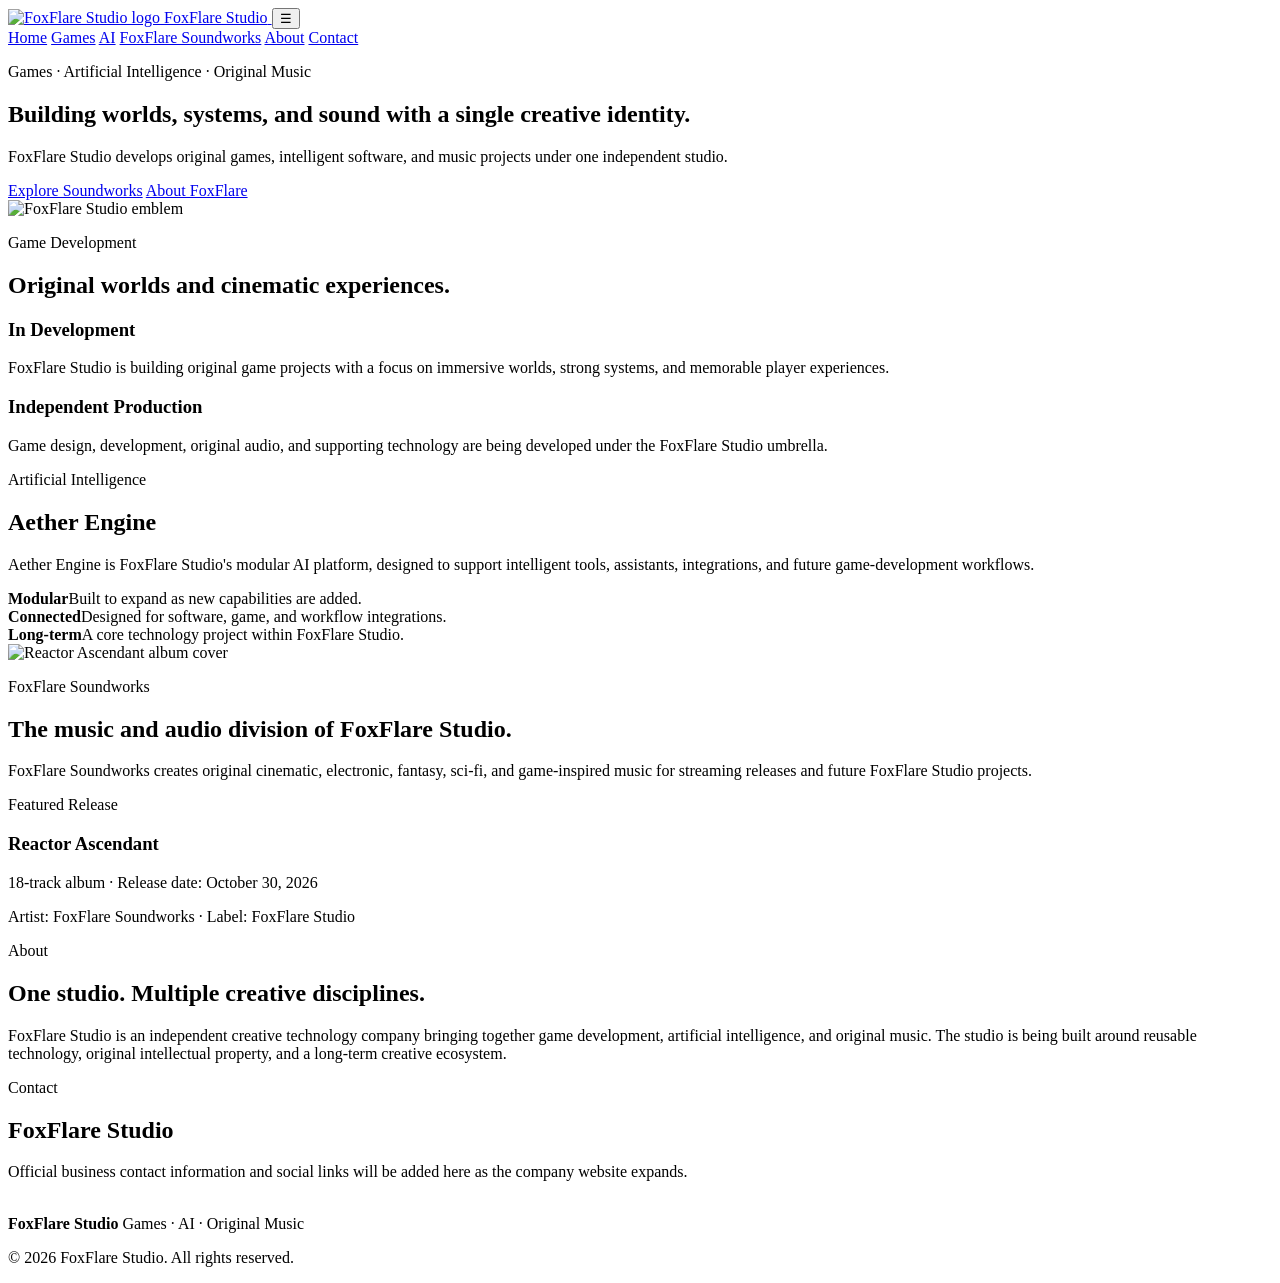
==== index.html @ 6e7898b0 "Add initial FoxFlare Studio homepage" ====
<!doctype html>
<html lang="en">
<head>
  <meta charset="utf-8" />
  <meta name="viewport" content="width=device-width, initial-scale=1" />
  <meta name="description" content="FoxFlare Studio — games, AI, and original music." />
  <title>FoxFlare Studio</title>
  <link rel="icon" href="assets/foxflare-logo.png" />
  <link rel="stylesheet" href="styles.css" />
</head>
<body>
  <header class="site-header">
    <a class="brand" href="#home" aria-label="FoxFlare Studio home">
      <img src="assets/foxflare-logo.png" alt="FoxFlare Studio logo" />
      <span>FoxFlare Studio</span>
    </a>

    <button class="menu-toggle" aria-label="Toggle navigation" aria-expanded="false">☰</button>

    <nav class="nav">
      <a href="#home">Home</a>
      <a href="#games">Games</a>
      <a href="#ai">AI</a>
      <a href="#soundworks">FoxFlare Soundworks</a>
      <a href="#about">About</a>
      <a href="#contact">Contact</a>
    </nav>
  </header>

  <main>
    <section id="home" class="hero section">
      <div class="hero-copy">
        <p class="eyebrow">Games · Artificial Intelligence · Original Music</p>
        <h1>Building worlds, systems, and sound with a single creative identity.</h1>
        <p class="lede">
          FoxFlare Studio develops original games, intelligent software, and music projects under one independent studio.
        </p>
        <div class="actions">
          <a class="button primary" href="#soundworks">Explore Soundworks</a>
          <a class="button secondary" href="#about">About FoxFlare</a>
        </div>
      </div>
      <div class="hero-logo">
        <img src="assets/foxflare-logo.png" alt="FoxFlare Studio emblem" />
      </div>
    </section>

    <section id="games" class="section">
      <div class="section-heading">
        <p class="eyebrow">Game Development</p>
        <h2>Original worlds and cinematic experiences.</h2>
      </div>
      <div class="cards">
        <article class="card">
          <h3>In Development</h3>
          <p>FoxFlare Studio is building original game projects with a focus on immersive worlds, strong systems, and memorable player experiences.</p>
        </article>
        <article class="card">
          <h3>Independent Production</h3>
          <p>Game design, development, original audio, and supporting technology are being developed under the FoxFlare Studio umbrella.</p>
        </article>
      </div>
    </section>

    <section id="ai" class="section split">
      <div>
        <p class="eyebrow">Artificial Intelligence</p>
        <h2>Aether Engine</h2>
        <p>
          Aether Engine is FoxFlare Studio's modular AI platform, designed to support intelligent tools, assistants, integrations, and future game-development workflows.
        </p>
      </div>
      <div class="feature-list">
        <div><strong>Modular</strong><span>Built to expand as new capabilities are added.</span></div>
        <div><strong>Connected</strong><span>Designed for software, game, and workflow integrations.</span></div>
        <div><strong>Long-term</strong><span>A core technology project within FoxFlare Studio.</span></div>
      </div>
    </section>

    <section id="soundworks" class="section soundworks">
      <div class="album-art">
        <img src="assets/reactor-ascendant.jpg" alt="Reactor Ascendant album cover" />
      </div>
      <div class="soundworks-copy">
        <p class="eyebrow">FoxFlare Soundworks</p>
        <h2>The music and audio division of FoxFlare Studio.</h2>
        <p>
          FoxFlare Soundworks creates original cinematic, electronic, fantasy, sci-fi, and game-inspired music for streaming releases and future FoxFlare Studio projects.
        </p>

        <div class="release">
          <span class="release-label">Featured Release</span>
          <h3>Reactor Ascendant</h3>
          <p>18-track album · Release date: October 30, 2026</p>
          <p>Artist: FoxFlare Soundworks · Label: FoxFlare Studio</p>
        </div>
      </div>
    </section>

    <section id="about" class="section">
      <div class="section-heading">
        <p class="eyebrow">About</p>
        <h2>One studio. Multiple creative disciplines.</h2>
      </div>
      <p class="wide-copy">
        FoxFlare Studio is an independent creative technology company bringing together game development, artificial intelligence, and original music. The studio is being built around reusable technology, original intellectual property, and a long-term creative ecosystem.
      </p>
    </section>

    <section id="contact" class="section contact">
      <p class="eyebrow">Contact</p>
      <h2>FoxFlare Studio</h2>
      <p>Official business contact information and social links will be added here as the company website expands.</p>
    </section>
  </main>

  <footer>
    <img src="assets/foxflare-logo.png" alt="" />
    <div>
      <strong>FoxFlare Studio</strong>
      <span>Games · AI · Original Music</span>
    </div>
    <p>© 2026 FoxFlare Studio. All rights reserved.</p>
  </footer>

  <script src="script.js"></script>
</body>
</html>
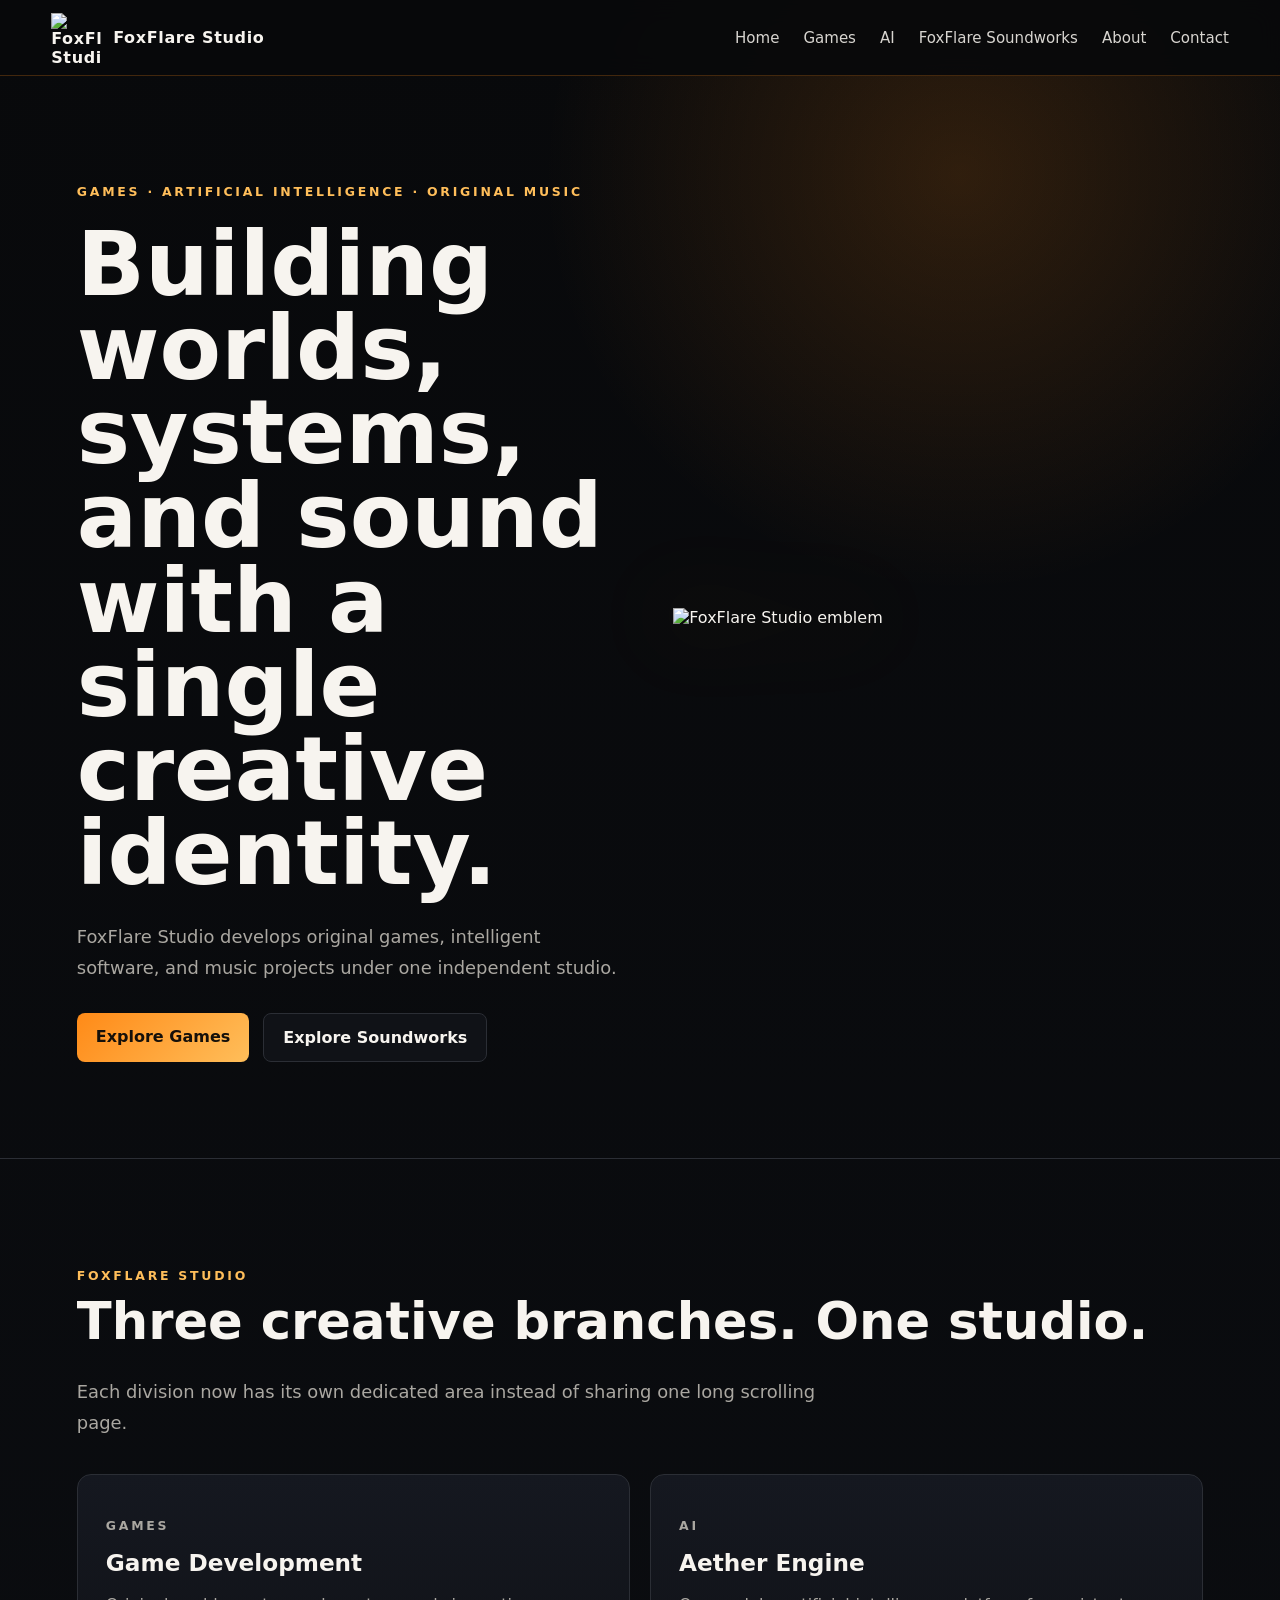
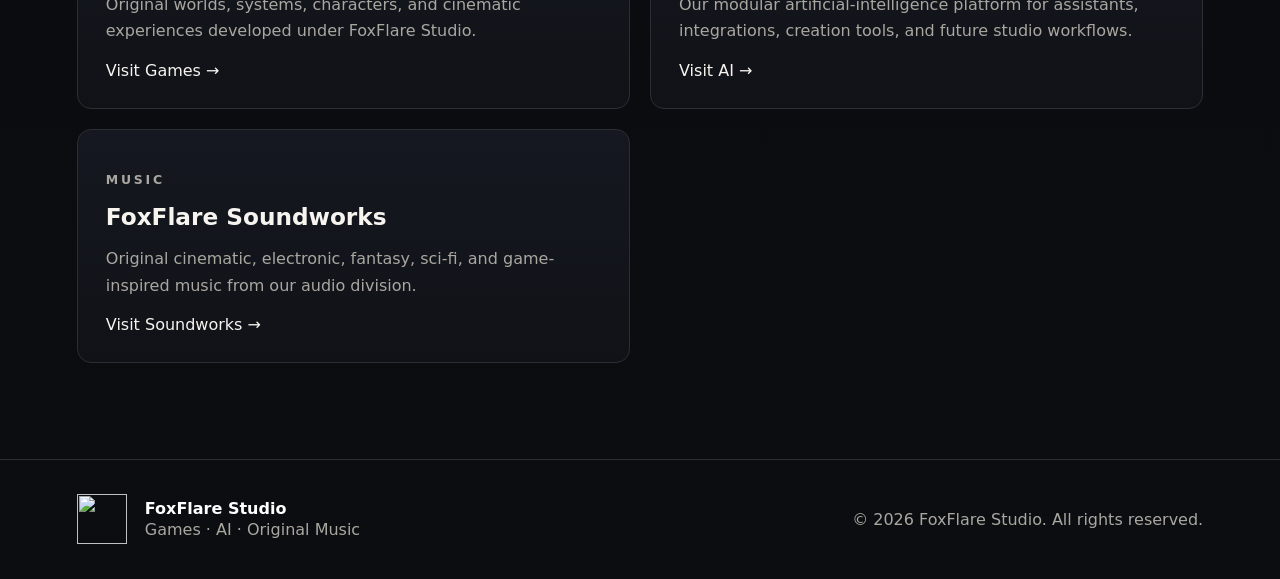
==== commit 01c2cd5a: "Convert home navigation to separate pages" ====
--- a/index.html
+++ b/index.html
@@ -10,34 +10,30 @@
 </head>
 <body>
   <header class="site-header">
-    <a class="brand" href="#home" aria-label="FoxFlare Studio home">
+    <a class="brand" href="index.html" aria-label="FoxFlare Studio home">
       <img src="assets/foxflare-logo.png" alt="FoxFlare Studio logo" />
       <span>FoxFlare Studio</span>
     </a>
-
     <button class="menu-toggle" aria-label="Toggle navigation" aria-expanded="false">☰</button>
-
     <nav class="nav">
-      <a href="#home">Home</a>
-      <a href="#games">Games</a>
-      <a href="#ai">AI</a>
-      <a href="#soundworks">FoxFlare Soundworks</a>
-      <a href="#about">About</a>
-      <a href="#contact">Contact</a>
+      <a class="active" href="index.html">Home</a>
+      <a href="games.html">Games</a>
+      <a href="ai.html">AI</a>
+      <a href="soundworks.html">FoxFlare Soundworks</a>
+      <a href="about.html">About</a>
+      <a href="contact.html">Contact</a>
     </nav>
   </header>
 
   <main>
-    <section id="home" class="hero section">
+    <section class="hero section">
       <div class="hero-copy">
         <p class="eyebrow">Games · Artificial Intelligence · Original Music</p>
         <h1>Building worlds, systems, and sound with a single creative identity.</h1>
-        <p class="lede">
-          FoxFlare Studio develops original games, intelligent software, and music projects under one independent studio.
-        </p>
+        <p class="lede">FoxFlare Studio develops original games, intelligent software, and music projects under one independent studio.</p>
         <div class="actions">
-          <a class="button primary" href="#soundworks">Explore Soundworks</a>
-          <a class="button secondary" href="#about">About FoxFlare</a>
+          <a class="button primary" href="games.html">Explore Games</a>
+          <a class="button secondary" href="soundworks.html">Explore Soundworks</a>
         </div>
       </div>
       <div class="hero-logo">
@@ -45,84 +41,40 @@
       </div>
     </section>
 
-    <section id="games" class="section">
+    <section class="section">
       <div class="section-heading">
-        <p class="eyebrow">Game Development</p>
-        <h2>Original worlds and cinematic experiences.</h2>
+        <p class="eyebrow">FoxFlare Studio</p>
+        <h2>Three creative branches. One studio.</h2>
+        <p class="wide-copy">Each division now has its own dedicated area instead of sharing one long scrolling page.</p>
       </div>
-      <div class="cards">
+      <div class="cards three-up">
         <article class="card">
-          <h3>In Development</h3>
-          <p>FoxFlare Studio is building original game projects with a focus on immersive worlds, strong systems, and memorable player experiences.</p>
+          <p class="eyebrow">Games</p>
+          <h3>Game Development</h3>
+          <p>Original worlds, systems, characters, and cinematic experiences developed under FoxFlare Studio.</p>
+          <a class="text-link" href="games.html">Visit Games →</a>
         </article>
         <article class="card">
-          <h3>Independent Production</h3>
-          <p>Game design, development, original audio, and supporting technology are being developed under the FoxFlare Studio umbrella.</p>
+          <p class="eyebrow">AI</p>
+          <h3>Aether Engine</h3>
+          <p>Our modular artificial-intelligence platform for assistants, integrations, creation tools, and future studio workflows.</p>
+          <a class="text-link" href="ai.html">Visit AI →</a>
+        </article>
+        <article class="card">
+          <p class="eyebrow">Music</p>
+          <h3>FoxFlare Soundworks</h3>
+          <p>Original cinematic, electronic, fantasy, sci-fi, and game-inspired music from our audio division.</p>
+          <a class="text-link" href="soundworks.html">Visit Soundworks →</a>
         </article>
       </div>
-    </section>
-
-    <section id="ai" class="section split">
-      <div>
-        <p class="eyebrow">Artificial Intelligence</p>
-        <h2>Aether Engine</h2>
-        <p>
-          Aether Engine is FoxFlare Studio's modular AI platform, designed to support intelligent tools, assistants, integrations, and future game-development workflows.
-        </p>
-      </div>
-      <div class="feature-list">
-        <div><strong>Modular</strong><span>Built to expand as new capabilities are added.</span></div>
-        <div><strong>Connected</strong><span>Designed for software, game, and workflow integrations.</span></div>
-        <div><strong>Long-term</strong><span>A core technology project within FoxFlare Studio.</span></div>
-      </div>
-    </section>
-
-    <section id="soundworks" class="section soundworks">
-      <div class="album-art">
-        <img src="assets/reactor-ascendant.jpg" alt="Reactor Ascendant album cover" />
-      </div>
-      <div class="soundworks-copy">
-        <p class="eyebrow">FoxFlare Soundworks</p>
-        <h2>The music and audio division of FoxFlare Studio.</h2>
-        <p>
-          FoxFlare Soundworks creates original cinematic, electronic, fantasy, sci-fi, and game-inspired music for streaming releases and future FoxFlare Studio projects.
-        </p>
-
-        <div class="release">
-          <span class="release-label">Featured Release</span>
-          <h3>Reactor Ascendant</h3>
-          <p>18-track album · Release date: October 30, 2026</p>
-          <p>Artist: FoxFlare Soundworks · Label: FoxFlare Studio</p>
-        </div>
-      </div>
-    </section>
-
-    <section id="about" class="section">
-      <div class="section-heading">
-        <p class="eyebrow">About</p>
-        <h2>One studio. Multiple creative disciplines.</h2>
-      </div>
-      <p class="wide-copy">
-        FoxFlare Studio is an independent creative technology company bringing together game development, artificial intelligence, and original music. The studio is being built around reusable technology, original intellectual property, and a long-term creative ecosystem.
-      </p>
-    </section>
-
-    <section id="contact" class="section contact">
-      <p class="eyebrow">Contact</p>
-      <h2>FoxFlare Studio</h2>
-      <p>Official business contact information and social links will be added here as the company website expands.</p>
     </section>
   </main>
 
   <footer>
     <img src="assets/foxflare-logo.png" alt="" />
-    <div>
-      <strong>FoxFlare Studio</strong>
-      <span>Games · AI · Original Music</span>
-    </div>
+    <div><strong>FoxFlare Studio</strong><span>Games · AI · Original Music</span></div>
     <p>© 2026 FoxFlare Studio. All rights reserved.</p>
   </footer>
-
   <script src="script.js"></script>
 </body>
 </html>
--- a/styles.css
+++ b/styles.css
@@ -0,0 +1,74 @@
+*{box-sizing:border-box}
+:root{
+  --bg:#08090b;
+  --panel:#101217;
+  --panel2:#151820;
+  --text:#f7f4ef;
+  --muted:#aaa7a1;
+  --line:#2b2e35;
+  --orange:#ff8a17;
+  --orange2:#ffbe5a;
+}
+html{scroll-behavior:smooth}
+body{
+  margin:0;
+  font-family:Inter,ui-sans-serif,system-ui,-apple-system,BlinkMacSystemFont,"Segoe UI",sans-serif;
+  color:var(--text);
+  background:
+    radial-gradient(circle at 75% 8%, rgba(255,138,23,.16), transparent 26rem),
+    linear-gradient(180deg,#08090b 0%,#0b0d11 100%);
+}
+a{color:inherit;text-decoration:none}
+img{max-width:100%;display:block}
+.site-header{
+  position:sticky;top:0;z-index:20;
+  display:flex;align-items:center;justify-content:space-between;
+  min-height:76px;padding:12px clamp(20px,4vw,64px);
+  background:rgba(8,9,11,.92);backdrop-filter:blur(12px);
+  border-bottom:1px solid rgba(255,138,23,.24)
+}
+.brand{display:flex;align-items:center;gap:12px;font-weight:800;letter-spacing:.04em}
+.brand img{width:50px;height:50px;object-fit:contain}
+.nav{display:flex;gap:24px;color:#d8d5d0;font-size:.94rem}
+.nav a:hover{color:var(--orange2)}
+.menu-toggle{display:none;background:none;border:0;color:white;font-size:1.5rem}
+.section{padding:96px clamp(22px,6vw,92px);border-bottom:1px solid var(--line)}
+.hero{min-height:78vh;display:grid;grid-template-columns:1.2fr .8fr;gap:48px;align-items:center}
+.eyebrow{text-transform:uppercase;letter-spacing:.22em;color:var(--orange2);font-size:.78rem;font-weight:800}
+h1{font-size:clamp(3rem,7vw,6.3rem);line-height:.94;margin:.25em 0 .28em;max-width:13ch}
+h2{font-size:clamp(2.2rem,4vw,4.1rem);line-height:1.02;margin:.2em 0 .55em}
+h3{font-size:1.45rem;margin:.2em 0 .5em}
+.lede,.wide-copy,.soundworks-copy>p,.split>div>p,.contact p{font-size:1.12rem;line-height:1.75;color:var(--muted);max-width:760px}
+.hero-logo{display:flex;justify-content:center}
+.hero-logo img{width:min(530px,90vw);filter:drop-shadow(0 0 42px rgba(255,138,23,.35))}
+.actions{display:flex;gap:14px;flex-wrap:wrap;margin-top:30px}
+.button{padding:14px 19px;border-radius:8px;font-weight:750;border:1px solid var(--line)}
+.button.primary{background:linear-gradient(135deg,var(--orange),var(--orange2));color:#15100a;border:0}
+.button.secondary{background:#101217}
+.cards{display:grid;grid-template-columns:repeat(2,minmax(0,1fr));gap:20px;margin-top:36px}
+.card{background:linear-gradient(180deg,var(--panel2),var(--panel));border:1px solid var(--line);padding:28px;border-radius:14px}
+.card p,.feature-list span,.release p{color:var(--muted);line-height:1.65}
+.split{display:grid;grid-template-columns:1fr 1fr;gap:64px;align-items:start}
+.feature-list{display:grid;gap:14px}
+.feature-list div{display:grid;gap:6px;padding:22px;background:var(--panel);border:1px solid var(--line);border-radius:12px}
+.soundworks{display:grid;grid-template-columns:minmax(280px,440px) 1fr;gap:60px;align-items:center;background:linear-gradient(90deg,rgba(255,138,23,.05),transparent)}
+.album-art img{border-radius:18px;box-shadow:0 25px 70px rgba(0,0,0,.45);border:1px solid rgba(255,255,255,.08)}
+.release{margin-top:30px;padding:24px;border:1px solid rgba(255,138,23,.28);border-radius:14px;background:rgba(255,138,23,.05)}
+.release-label{color:var(--orange2);font-size:.78rem;text-transform:uppercase;letter-spacing:.18em;font-weight:800}
+.contact{text-align:left}
+footer{padding:34px clamp(22px,6vw,92px);display:grid;grid-template-columns:auto 1fr auto;gap:18px;align-items:center;color:var(--muted)}
+footer img{width:50px;height:50px;object-fit:contain}
+footer div{display:grid;gap:2px}
+footer strong{color:white}
+@media (max-width:850px){
+  .menu-toggle{display:block}
+  .nav{display:none;position:absolute;top:76px;left:0;right:0;flex-direction:column;padding:22px;background:#0b0d11;border-bottom:1px solid var(--line)}
+  .nav.open{display:flex}
+  .hero,.split,.soundworks{grid-template-columns:1fr}
+  .hero{padding-top:64px}
+  .hero-logo{order:-1}
+  .hero-logo img{width:280px}
+  .cards{grid-template-columns:1fr}
+  footer{grid-template-columns:auto 1fr}
+  footer p{grid-column:1/-1}
+}
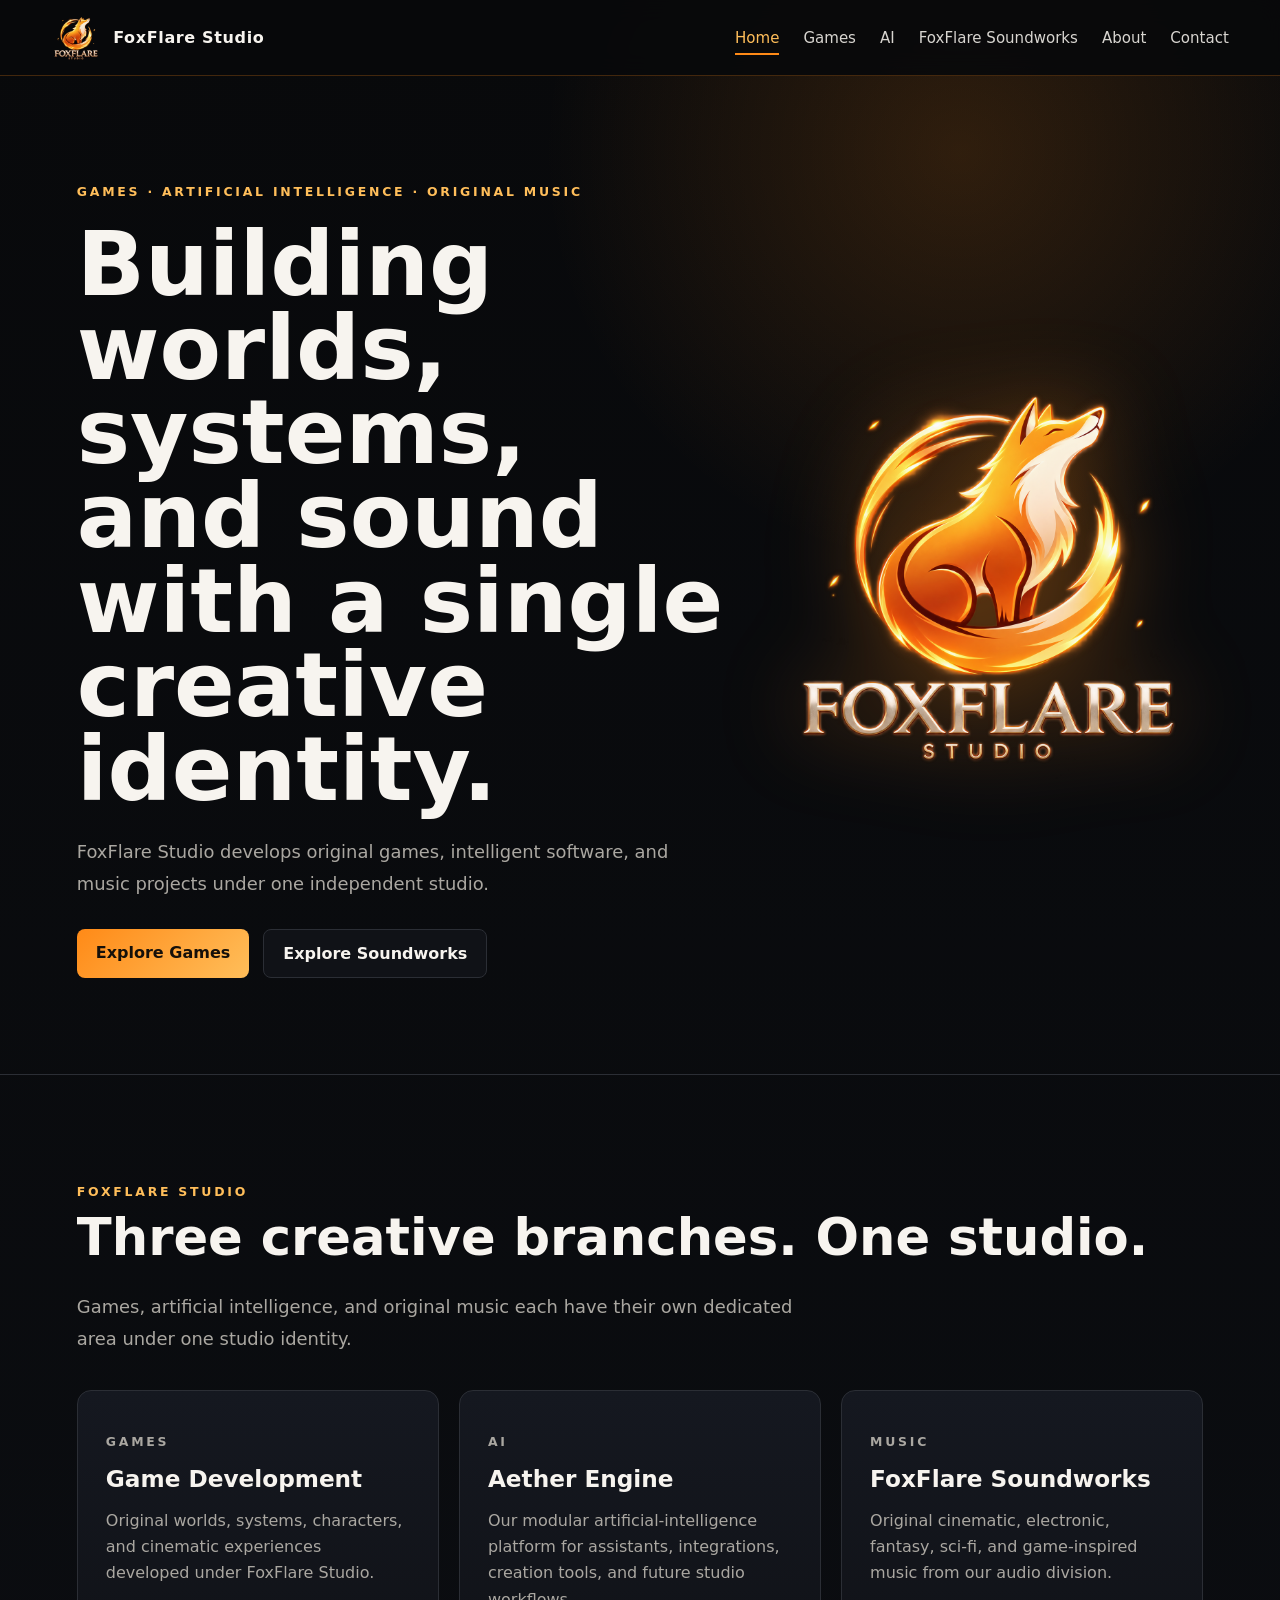
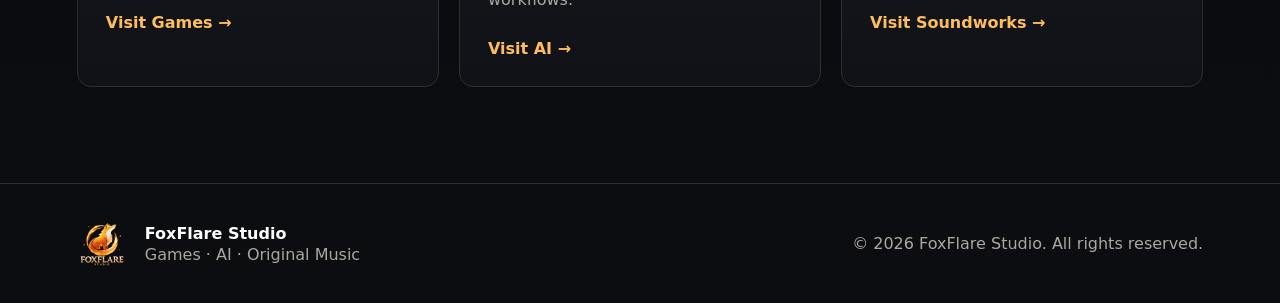
==== commit b4c04f14: "Fix homepage logo paths" ====
--- a/index.html
+++ b/index.html
@@ -5,13 +5,13 @@
   <meta name="viewport" content="width=device-width, initial-scale=1" />
   <meta name="description" content="FoxFlare Studio — games, AI, and original music." />
   <title>FoxFlare Studio</title>
-  <link rel="icon" href="assets/foxflare-logo.png" />
+  <link rel="icon" href="assets/foxflare-%20logo.png" />
   <link rel="stylesheet" href="styles.css" />
 </head>
 <body>
   <header class="site-header">
     <a class="brand" href="index.html" aria-label="FoxFlare Studio home">
-      <img src="assets/foxflare-logo.png" alt="FoxFlare Studio logo" />
+      <img src="assets/foxflare-%20logo.png" alt="FoxFlare Studio logo" />
       <span>FoxFlare Studio</span>
     </a>
     <button class="menu-toggle" aria-label="Toggle navigation" aria-expanded="false">☰</button>
@@ -37,7 +37,7 @@
         </div>
       </div>
       <div class="hero-logo">
-        <img src="assets/foxflare-logo.png" alt="FoxFlare Studio emblem" />
+        <img src="assets/foxflare-%20logo.png" alt="FoxFlare Studio emblem" />
       </div>
     </section>
 
@@ -45,7 +45,7 @@
       <div class="section-heading">
         <p class="eyebrow">FoxFlare Studio</p>
         <h2>Three creative branches. One studio.</h2>
-        <p class="wide-copy">Each division now has its own dedicated area instead of sharing one long scrolling page.</p>
+        <p class="wide-copy">Games, artificial intelligence, and original music each have their own dedicated area under one studio identity.</p>
       </div>
       <div class="cards three-up">
         <article class="card">
@@ -71,7 +71,7 @@
   </main>
 
   <footer>
-    <img src="assets/foxflare-logo.png" alt="" />
+    <img src="assets/foxflare-%20logo.png" alt="" />
     <div><strong>FoxFlare Studio</strong><span>Games · AI · Original Music</span></div>
     <p>© 2026 FoxFlare Studio. All rights reserved.</p>
   </footer>
--- a/styles.css
+++ b/styles.css
@@ -30,10 +30,14 @@
 .brand{display:flex;align-items:center;gap:12px;font-weight:800;letter-spacing:.04em}
 .brand img{width:50px;height:50px;object-fit:contain}
 .nav{display:flex;gap:24px;color:#d8d5d0;font-size:.94rem}
-.nav a:hover{color:var(--orange2)}
+.nav a{position:relative;padding:10px 0}
+.nav a:hover,.nav a.active{color:var(--orange2)}
+.nav a.active::after{content:"";position:absolute;left:0;right:0;bottom:2px;height:2px;background:var(--orange)}
 .menu-toggle{display:none;background:none;border:0;color:white;font-size:1.5rem}
 .section{padding:96px clamp(22px,6vw,92px);border-bottom:1px solid var(--line)}
 .hero{min-height:78vh;display:grid;grid-template-columns:1.2fr .8fr;gap:48px;align-items:center}
+.page-hero{min-height:58vh;display:flex;flex-direction:column;justify-content:center}
+.soundworks-hero{display:grid;grid-template-columns:1.1fr minmax(280px,430px);gap:60px;align-items:center}
 .eyebrow{text-transform:uppercase;letter-spacing:.22em;color:var(--orange2);font-size:.78rem;font-weight:800}
 h1{font-size:clamp(3rem,7vw,6.3rem);line-height:.94;margin:.25em 0 .28em;max-width:13ch}
 h2{font-size:clamp(2.2rem,4vw,4.1rem);line-height:1.02;margin:.2em 0 .55em}
@@ -42,12 +46,16 @@
 .hero-logo{display:flex;justify-content:center}
 .hero-logo img{width:min(530px,90vw);filter:drop-shadow(0 0 42px rgba(255,138,23,.35))}
 .actions{display:flex;gap:14px;flex-wrap:wrap;margin-top:30px}
-.button{padding:14px 19px;border-radius:8px;font-weight:750;border:1px solid var(--line)}
+.button{padding:14px 19px;border-radius:8px;font-weight:750;border:1px solid var(--line);transition:.2s ease}
+.button:hover{transform:translateY(-2px);border-color:rgba(255,138,23,.5)}
 .button.primary{background:linear-gradient(135deg,var(--orange),var(--orange2));color:#15100a;border:0}
 .button.secondary{background:#101217}
 .cards{display:grid;grid-template-columns:repeat(2,minmax(0,1fr));gap:20px;margin-top:36px}
-.card{background:linear-gradient(180deg,var(--panel2),var(--panel));border:1px solid var(--line);padding:28px;border-radius:14px}
+.cards.three-up{grid-template-columns:repeat(3,minmax(0,1fr))}
+.card{background:linear-gradient(180deg,var(--panel2),var(--panel));border:1px solid var(--line);padding:28px;border-radius:14px;transition:.2s ease}
+.card:hover{transform:translateY(-3px);border-color:rgba(255,138,23,.35)}
 .card p,.feature-list span,.release p{color:var(--muted);line-height:1.65}
+.text-link{display:inline-block;margin-top:10px;color:var(--orange2);font-weight:800}
 .split{display:grid;grid-template-columns:1fr 1fr;gap:64px;align-items:start}
 .feature-list{display:grid;gap:14px}
 .feature-list div{display:grid;gap:6px;padding:22px;background:var(--panel);border:1px solid var(--line);border-radius:12px}
@@ -56,19 +64,24 @@
 .release{margin-top:30px;padding:24px;border:1px solid rgba(255,138,23,.28);border-radius:14px;background:rgba(255,138,23,.05)}
 .release-label{color:var(--orange2);font-size:.78rem;text-transform:uppercase;letter-spacing:.18em;font-weight:800}
 .contact{text-align:left}
+.muted-note{font-size:.95rem;color:#817f7a!important}
 footer{padding:34px clamp(22px,6vw,92px);display:grid;grid-template-columns:auto 1fr auto;gap:18px;align-items:center;color:var(--muted)}
 footer img{width:50px;height:50px;object-fit:contain}
 footer div{display:grid;gap:2px}
 footer strong{color:white}
+@media (max-width:1000px){
+  .cards.three-up{grid-template-columns:1fr 1fr}
+}
 @media (max-width:850px){
   .menu-toggle{display:block}
   .nav{display:none;position:absolute;top:76px;left:0;right:0;flex-direction:column;padding:22px;background:#0b0d11;border-bottom:1px solid var(--line)}
   .nav.open{display:flex}
-  .hero,.split,.soundworks{grid-template-columns:1fr}
+  .hero,.split,.soundworks,.soundworks-hero{grid-template-columns:1fr}
   .hero{padding-top:64px}
+  .page-hero{min-height:auto;padding-top:80px}
   .hero-logo{order:-1}
   .hero-logo img{width:280px}
-  .cards{grid-template-columns:1fr}
+  .cards,.cards.three-up{grid-template-columns:1fr}
   footer{grid-template-columns:auto 1fr}
   footer p{grid-column:1/-1}
 }
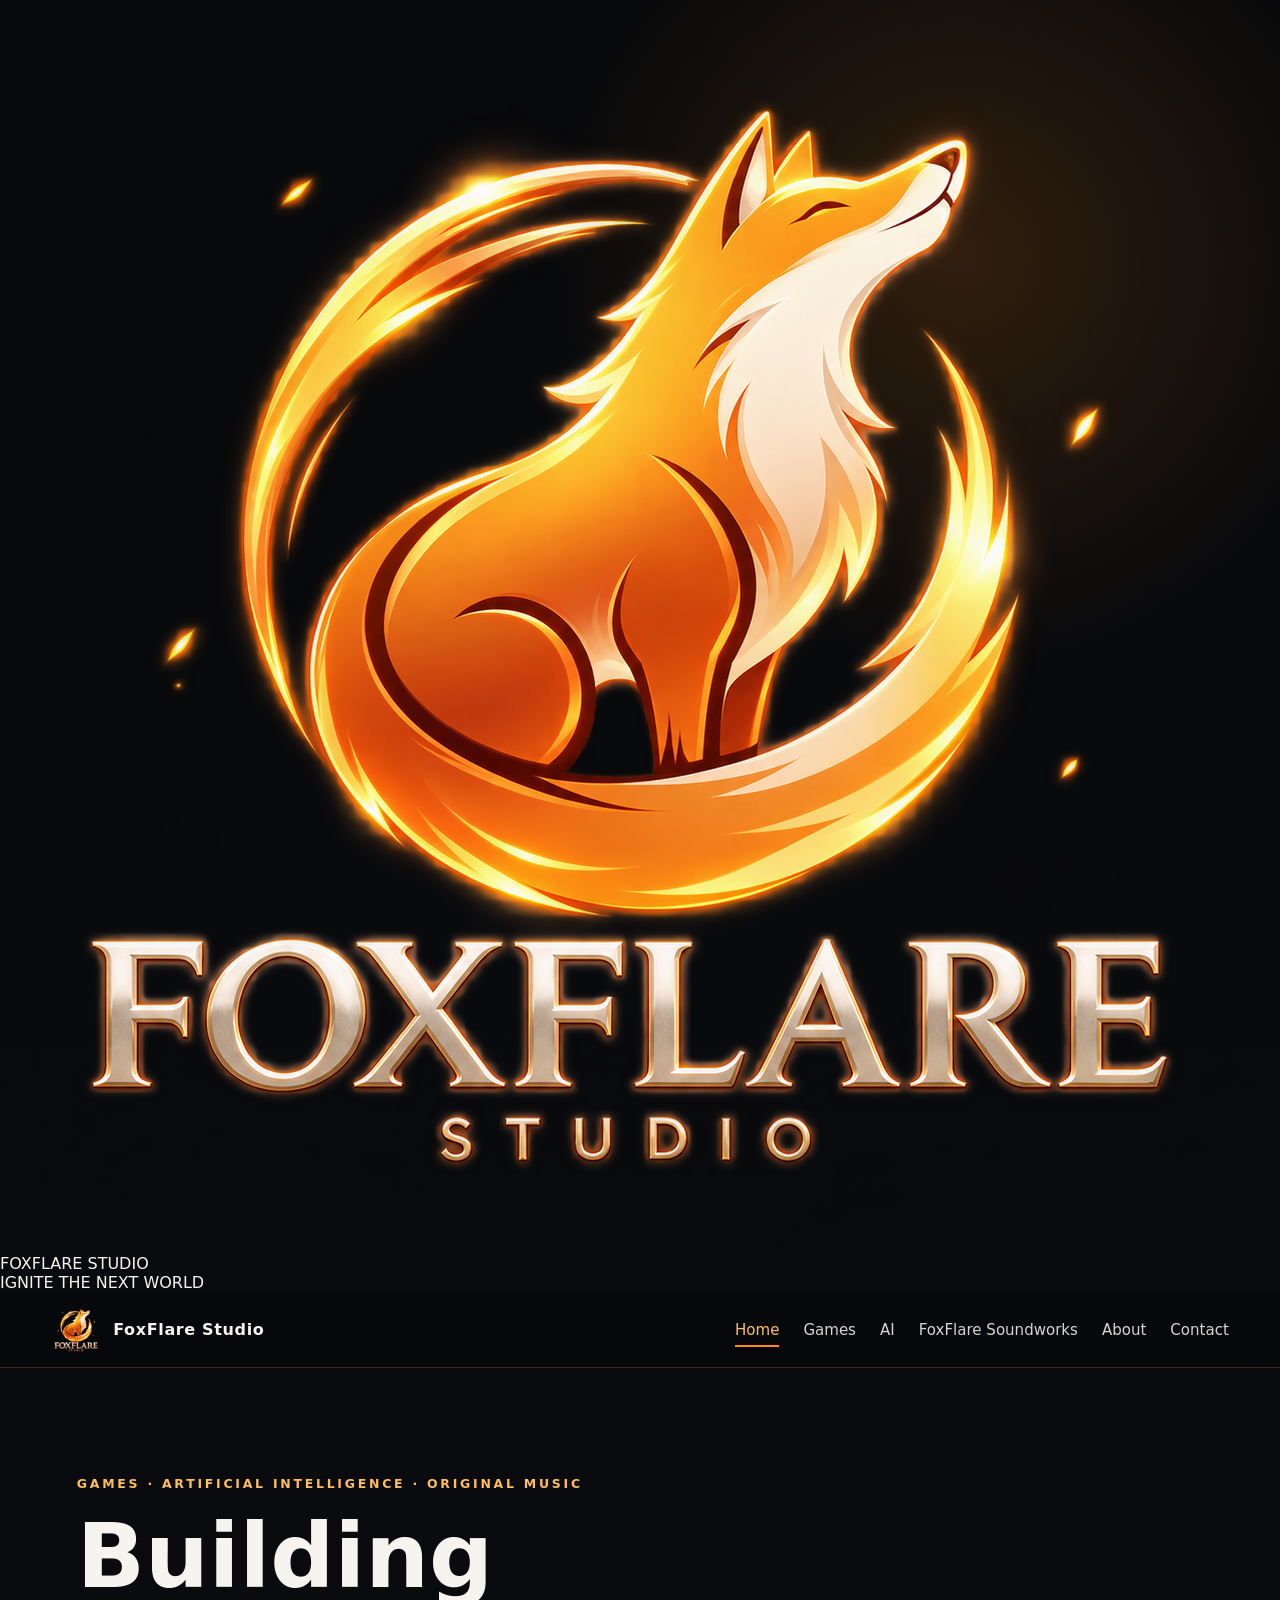
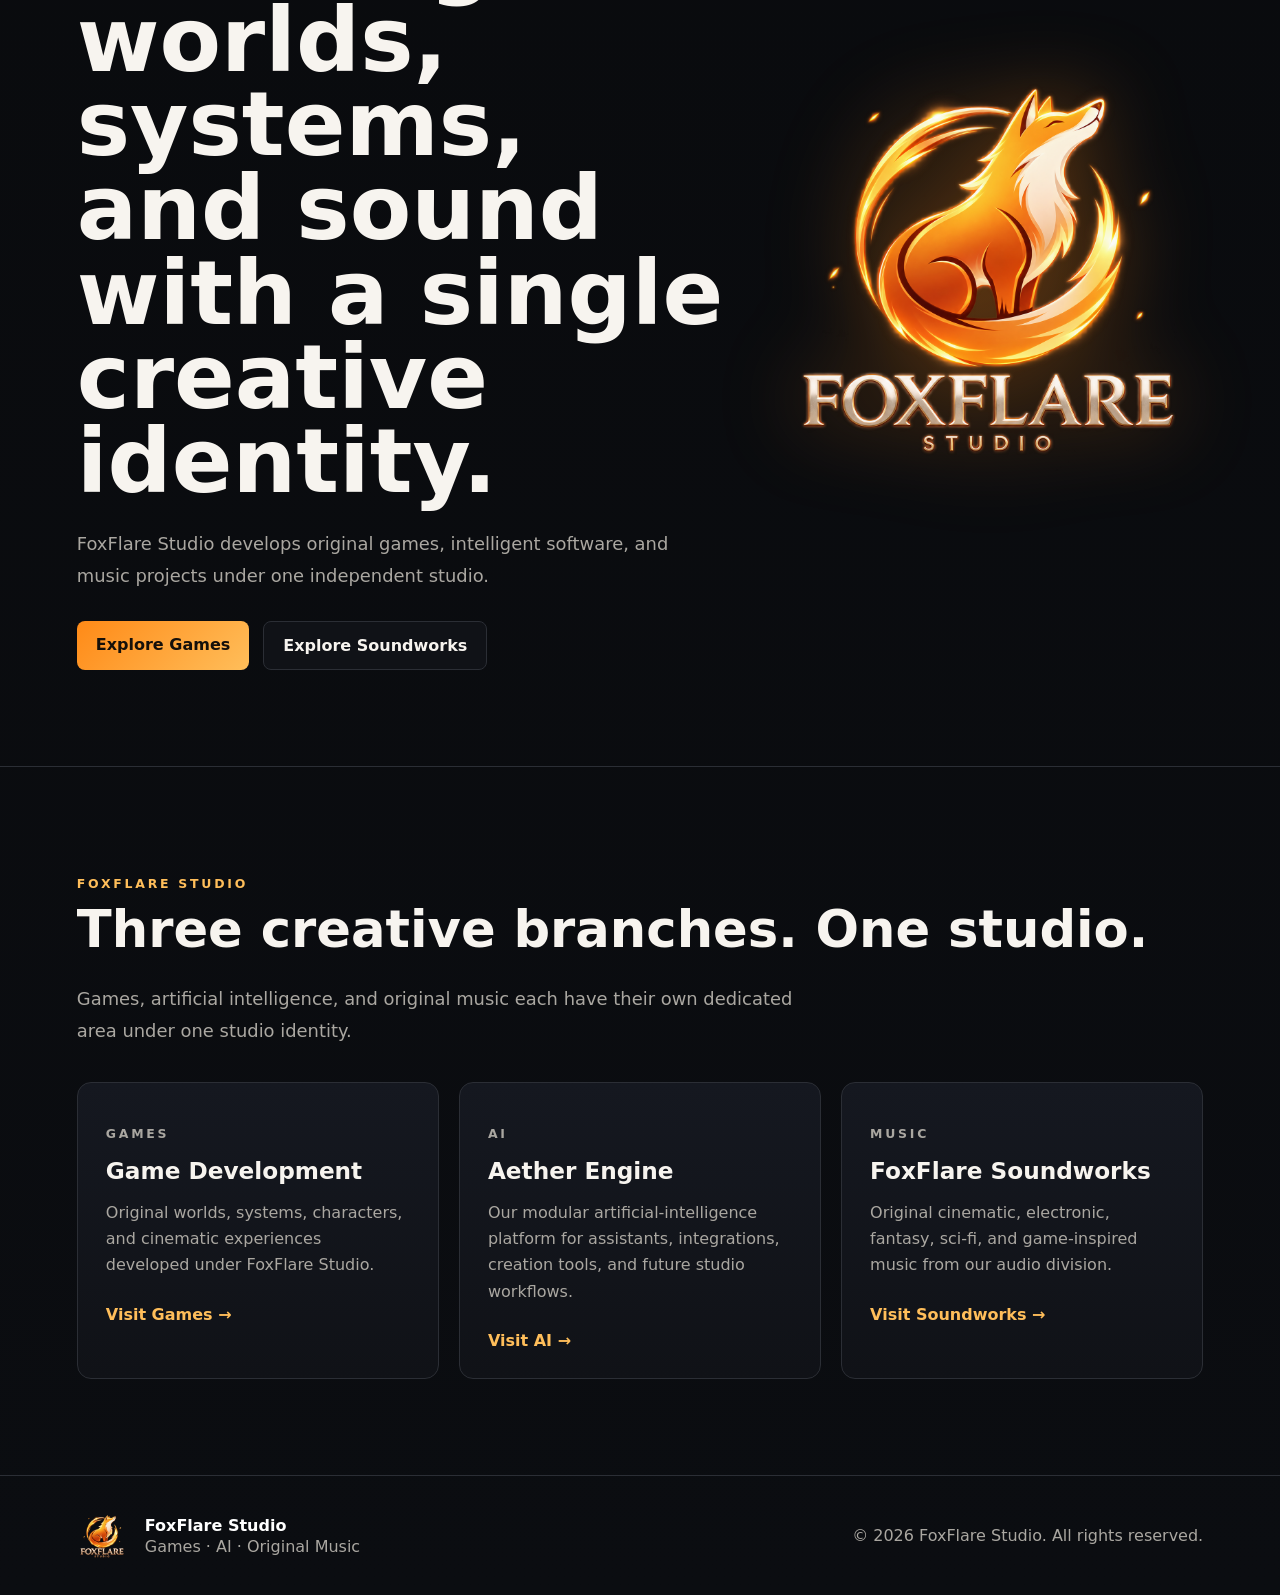
==== commit ac7c9068: "Add cinematic flame intro to homepage" ====
--- a/index.html
+++ b/index.html
@@ -8,7 +8,22 @@
   <link rel="icon" href="assets/foxflare-%20logo.png" />
   <link rel="stylesheet" href="styles.css" />
 </head>
-<body>
+<body class="intro-pending">
+  <div class="cinematic-intro" id="cinematicIntro" aria-hidden="true">
+    <div class="intro-embers">
+      <span></span><span></span><span></span><span></span><span></span><span></span><span></span><span></span>
+    </div>
+    <div class="intro-flame-bed">
+      <i></i><i></i><i></i><i></i><i></i><i></i><i></i><i></i><i></i><i></i><i></i><i></i>
+    </div>
+    <div class="intro-center">
+      <img src="assets/foxflare-%20logo.png" alt="" />
+      <div class="intro-title">FOXFLARE STUDIO</div>
+      <div class="intro-tagline">IGNITE THE NEXT WORLD</div>
+    </div>
+    <div class="intro-flare"></div>
+  </div>
+
   <header class="site-header">
     <a class="brand" href="index.html" aria-label="FoxFlare Studio home">
       <img src="assets/foxflare-%20logo.png" alt="FoxFlare Studio logo" />
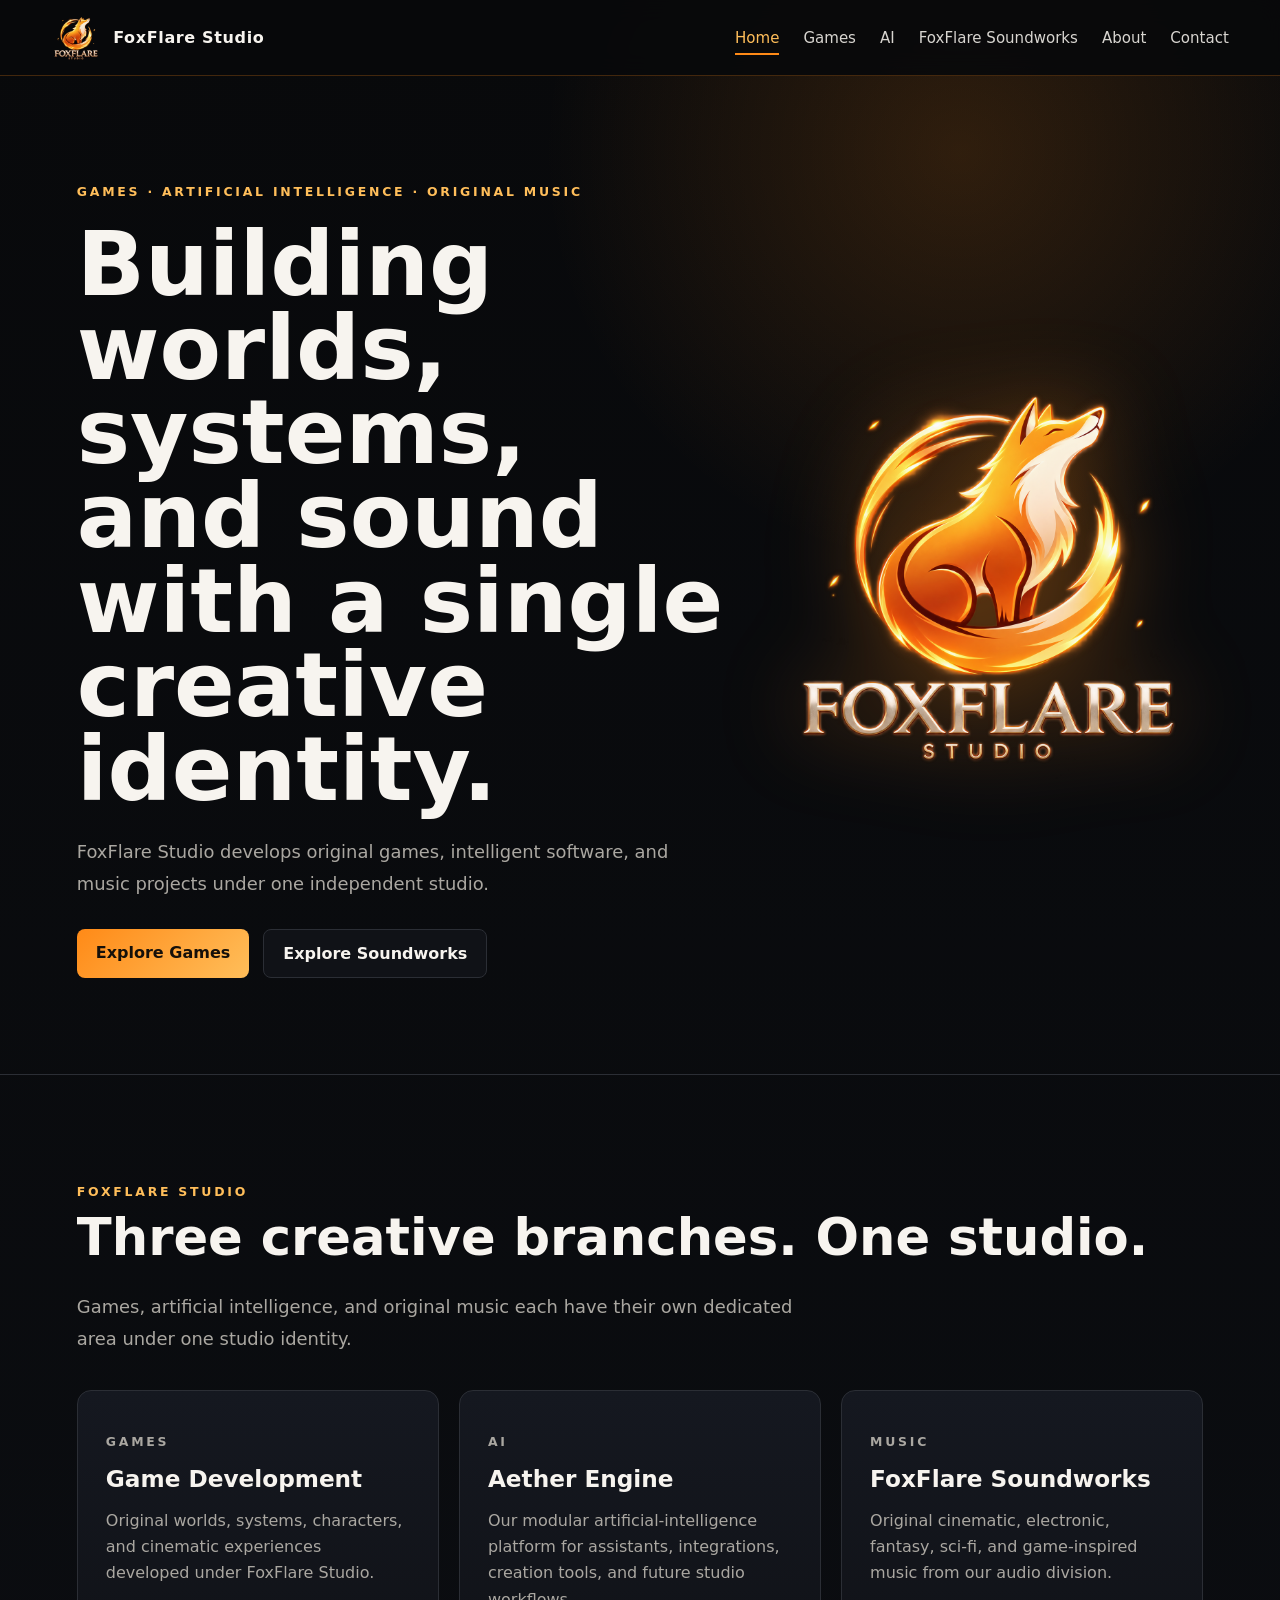
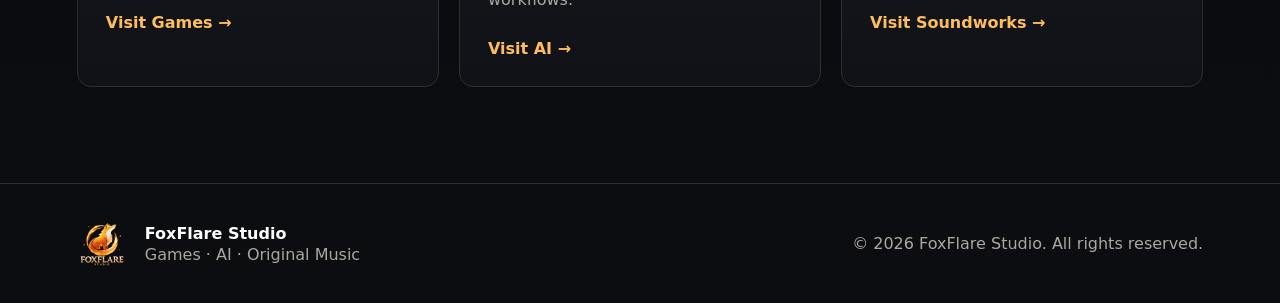
==== commit cec2c9c9: "Remove placeholder CSS intro pending real flame animation" ====
--- a/index.html
+++ b/index.html
@@ -8,22 +8,7 @@
   <link rel="icon" href="assets/foxflare-%20logo.png" />
   <link rel="stylesheet" href="styles.css" />
 </head>
-<body class="intro-pending">
-  <div class="cinematic-intro" id="cinematicIntro" aria-hidden="true">
-    <div class="intro-embers">
-      <span></span><span></span><span></span><span></span><span></span><span></span><span></span><span></span>
-    </div>
-    <div class="intro-flame-bed">
-      <i></i><i></i><i></i><i></i><i></i><i></i><i></i><i></i><i></i><i></i><i></i><i></i>
-    </div>
-    <div class="intro-center">
-      <img src="assets/foxflare-%20logo.png" alt="" />
-      <div class="intro-title">FOXFLARE STUDIO</div>
-      <div class="intro-tagline">IGNITE THE NEXT WORLD</div>
-    </div>
-    <div class="intro-flare"></div>
-  </div>
-
+<body>
   <header class="site-header">
     <a class="brand" href="index.html" aria-label="FoxFlare Studio home">
       <img src="assets/foxflare-%20logo.png" alt="FoxFlare Studio logo" />
--- a/styles.css
+++ b/styles.css
@@ -18,6 +18,7 @@
     radial-gradient(circle at 75% 8%, rgba(255,138,23,.16), transparent 26rem),
     linear-gradient(180deg,#08090b 0%,#0b0d11 100%);
 }
+body.intro-pending{overflow:hidden}
 a{color:inherit;text-decoration:none}
 img{max-width:100%;display:block}
 .site-header{
@@ -69,6 +70,35 @@
 footer img{width:50px;height:50px;object-fit:contain}
 footer div{display:grid;gap:2px}
 footer strong{color:white}
+
+/* Cinematic homepage intro */
+.cinematic-intro{position:fixed;inset:0;z-index:9999;overflow:hidden;background:radial-gradient(circle at 50% 60%,#271006 0%,#0b0705 32%,#000 72%);display:flex;align-items:center;justify-content:center;opacity:1;visibility:visible;transition:opacity .8s ease,visibility .8s ease}
+.cinematic-intro.is-exiting{opacity:0;visibility:hidden}
+.intro-center{position:relative;z-index:4;text-align:center;display:flex;flex-direction:column;align-items:center;gap:10px;animation:introReveal 2.15s cubic-bezier(.22,.9,.28,1) both}
+.intro-center img{width:min(390px,58vw);max-height:50vh;object-fit:contain;filter:drop-shadow(0 0 22px rgba(255,126,0,.45)) drop-shadow(0 0 70px rgba(255,76,0,.25))}
+.intro-title{font-weight:900;letter-spacing:.28em;font-size:clamp(1.15rem,2.7vw,2.35rem);text-indent:.28em;text-shadow:0 0 20px rgba(255,132,22,.35)}
+.intro-tagline{font-size:clamp(.56rem,1vw,.78rem);font-weight:700;letter-spacing:.42em;text-indent:.42em;color:#ffbd72;opacity:.82}
+.intro-flare{position:absolute;left:50%;top:50%;width:4px;height:4px;border-radius:999px;background:white;box-shadow:0 0 20px 8px #fff,0 0 60px 25px #ffb429,0 0 160px 72px rgba(255,72,0,.46);animation:flarePulse 2.8s ease-in-out both;z-index:2}
+.intro-flame-bed{position:absolute;left:-5%;right:-5%;bottom:-6%;height:46%;display:flex;align-items:flex-end;justify-content:space-around;filter:blur(1px);z-index:3;opacity:.96}
+.intro-flame-bed i{display:block;width:9vw;max-width:120px;min-width:52px;height:26vh;min-height:180px;border-radius:52% 48% 30% 70% / 72% 64% 36% 28%;background:radial-gradient(circle at 50% 72%,#fff7a8 0 5%,#ffd13d 10%,#ff8b00 34%,#ff3d00 60%,rgba(167,18,0,.66) 78%,transparent 79%);transform-origin:50% 100%;animation:flameDance 1.25s ease-in-out infinite alternate;mix-blend-mode:screen}
+.intro-flame-bed i:nth-child(2n){height:33vh;animation-duration:1.05s;animation-delay:-.38s}
+.intro-flame-bed i:nth-child(3n){height:21vh;animation-duration:1.48s;animation-delay:-.72s}
+.intro-flame-bed i:nth-child(4n){height:39vh;animation-duration:.92s;animation-delay:-.21s}
+.intro-embers{position:absolute;inset:0;z-index:1;pointer-events:none}
+.intro-embers span{position:absolute;bottom:7%;left:10%;width:5px;height:5px;border-radius:50%;background:#ff9b21;box-shadow:0 0 12px 4px rgba(255,83,0,.75);animation:emberRise 2.8s linear infinite}
+.intro-embers span:nth-child(2){left:23%;width:3px;height:3px;animation-delay:-.6s;animation-duration:2.3s}
+.intro-embers span:nth-child(3){left:38%;animation-delay:-1.25s;animation-duration:3.2s}
+.intro-embers span:nth-child(4){left:52%;width:4px;height:4px;animation-delay:-2s;animation-duration:2.55s}
+.intro-embers span:nth-child(5){left:66%;width:3px;height:3px;animation-delay:-.25s;animation-duration:2.05s}
+.intro-embers span:nth-child(6){left:78%;animation-delay:-1.6s;animation-duration:3.4s}
+.intro-embers span:nth-child(7){left:87%;width:4px;height:4px;animation-delay:-2.4s;animation-duration:2.75s}
+.intro-embers span:nth-child(8){left:45%;width:2px;height:2px;animation-delay:-.9s;animation-duration:2.15s}
+@keyframes flameDance{0%{transform:translateY(12px) scaleX(.86) rotate(-3deg);filter:brightness(.88)}50%{transform:translateY(-8px) scaleX(1.06) rotate(2deg);filter:brightness(1.18)}100%{transform:translateY(4px) scaleX(.94) rotate(5deg);filter:brightness(1)}}
+@keyframes emberRise{0%{transform:translate(0,0) scale(.5);opacity:0}12%{opacity:1}100%{transform:translate(34px,-78vh) scale(1.25);opacity:0}}
+@keyframes introReveal{0%{opacity:0;transform:scale(.76);filter:blur(12px)}35%{opacity:.65;filter:blur(2px)}68%{opacity:1;transform:scale(1.045);filter:blur(0)}100%{opacity:1;transform:scale(1)}}
+@keyframes flarePulse{0%{opacity:0;transform:scale(.2)}38%{opacity:.2}58%{opacity:1;transform:scale(1.3)}72%{opacity:.38;transform:scale(.8)}100%{opacity:0;transform:scale(.35)}}
+@media (prefers-reduced-motion:reduce){.cinematic-intro{display:none!important}body.intro-pending{overflow:auto}.intro-center,.intro-flame-bed i,.intro-embers span,.intro-flare{animation:none!important}}
+
 @media (max-width:1000px){
   .cards.three-up{grid-template-columns:1fr 1fr}
 }
@@ -84,4 +114,6 @@
   .cards,.cards.three-up{grid-template-columns:1fr}
   footer{grid-template-columns:auto 1fr}
   footer p{grid-column:1/-1}
+  .intro-center img{width:min(330px,78vw)}
+  .intro-flame-bed{height:38%}
 }
